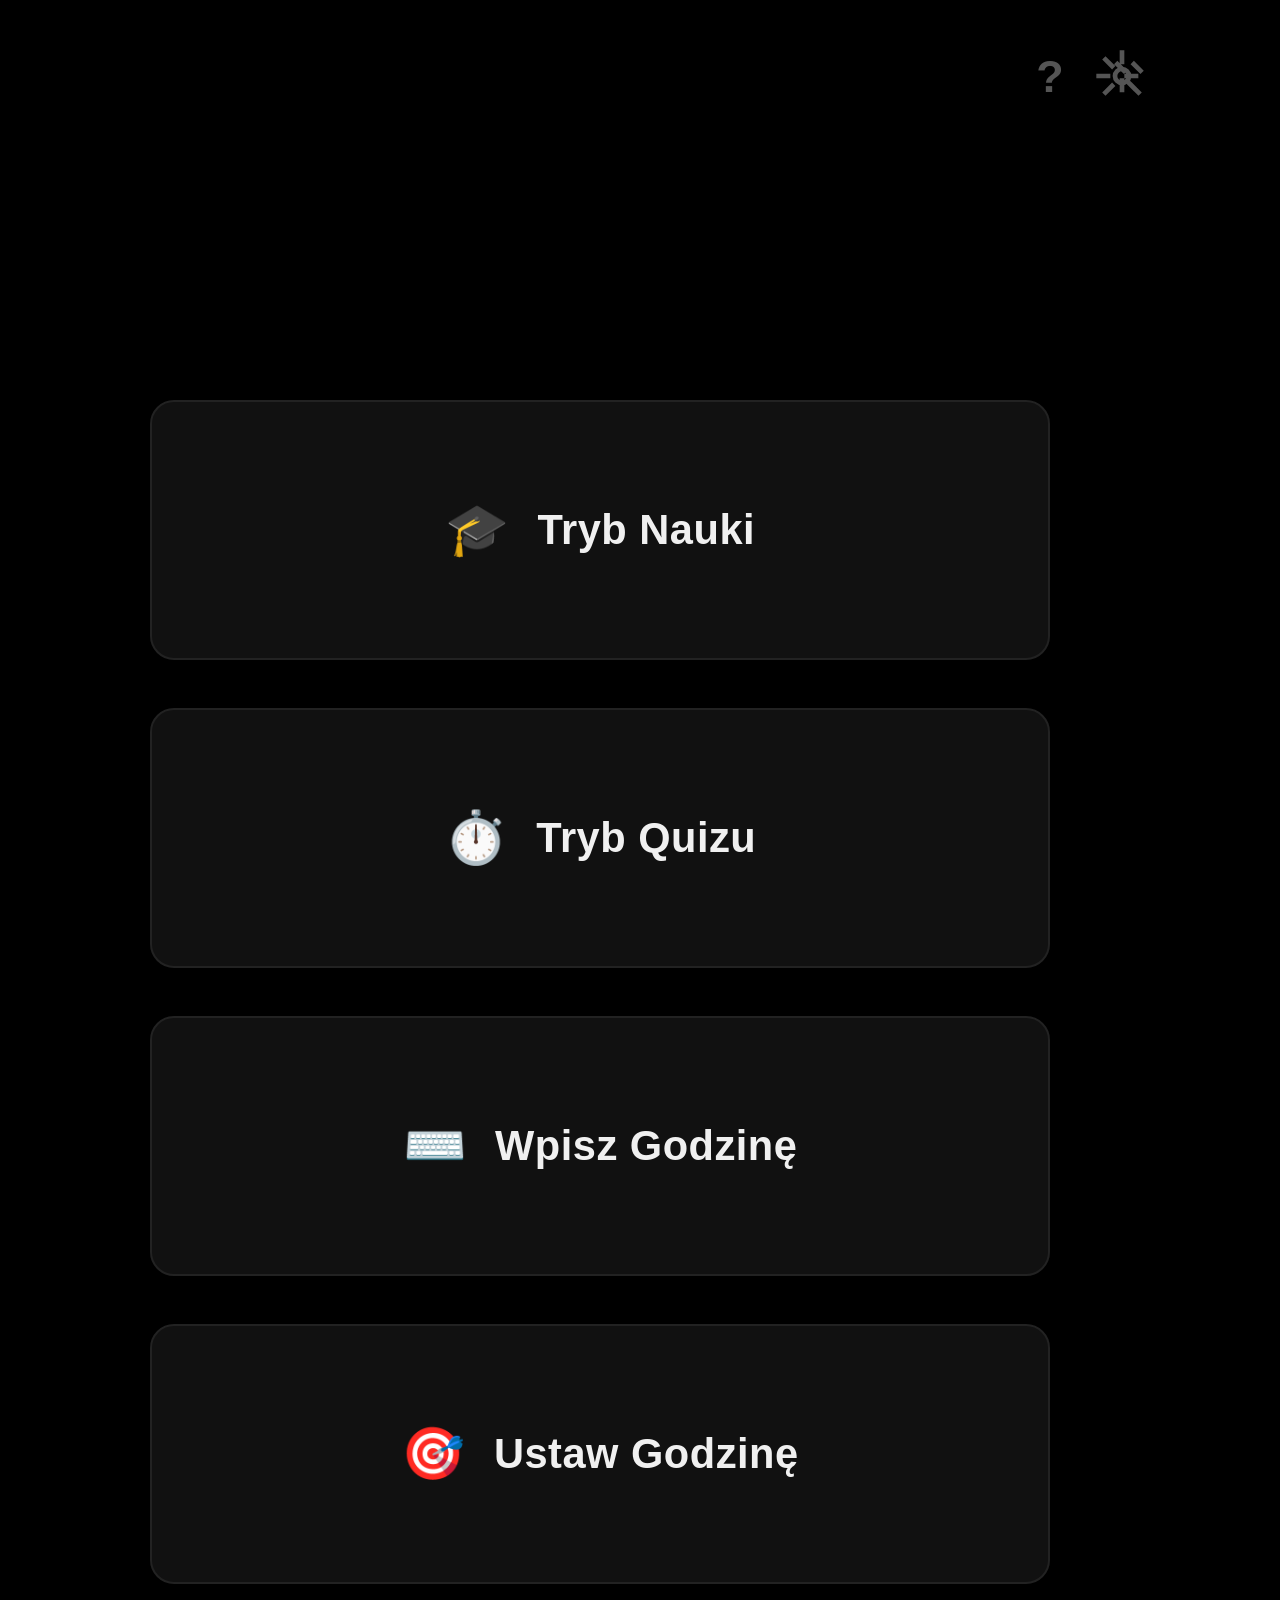
==== index.html @ 51f6c168 "Add PWA support: manifest, service worker, GitHub Pages config" ====
<!DOCTYPE html>
<html lang="pl">
<head>
  <meta charset="UTF-8">
  <meta name="viewport" content="width=device-width, initial-scale=1.0">
  <meta name="description" content="Interaktywna aplikacja do nauki czytania godzin na zegarze analogowym. Naucz się czytać godziny w różnych trybów edukacyjnych.">
  <meta name="theme-color" content="#d82928">
  
  <!-- PWA Meta Tags -->
  <meta name="mobile-web-app-capable" content="yes">
  <meta name="apple-mobile-web-app-capable" content="yes">
  <meta name="apple-mobile-web-app-status-bar-style" content="black-translucent">
  <meta name="apple-mobile-web-app-title" content="Zegar">
  
  <!-- Manifest -->
  <link rel="manifest" href="manifest.json">
  
  <!-- PWA Icon dla Apple -->
  <link rel="apple-touch-icon" href="data:image/svg+xml,<svg xmlns='http://www.w3.org/2000/svg' viewBox='0 0 180 180'><rect fill='%23000' width='180' height='180'/><circle cx='90' cy='90' r='70' fill='%23d82928'/><circle cx='90' cy='90' r='62' fill='%23000'/><line x1='90' y1='28' x2='90' y2='54' stroke='%23f0f0f0' stroke-width='4' stroke-linecap='round'/><line x1='90' y1='90' x2='90' y2='45' stroke='%23d82928' stroke-width='5' stroke-linecap='round'/><line x1='90' y1='90' x2='115' y2='90' stroke='%23f0f0f0' stroke-width='3' stroke-linecap='round'/><circle cx='90' cy='90' r='4' fill='%23f0f0f0'/></svg>">
  
  <title>Zegar</title>
  <style>
    * {
      margin: 0;
      padding: 0;
      box-sizing: border-box;
    }

    body {
      background: #000;
      font-family: 'Segoe UI', Tahoma, Geneva, Verdana, sans-serif;
      width: 1200px;
      height: 1920px;
      display: flex;
      flex-direction: column;
      justify-content: space-between;
      align-items: center;
      padding: 48px 0 64px;
    }

    .nav-btn {
      display: flex;
      align-items: center;
      justify-content: center;
      gap: 28px;
      width: 900px;
      height: 260px;
      text-decoration: none;
      color: #f0f0f0;
      background: #111;
      border: 2px solid #222;
      border-radius: 24px;
      font-size: 2.6rem;
      font-weight: 700;
      letter-spacing: 0.5px;
      transition: background 0.2s, border-color 0.2s;
      -webkit-tap-highlight-color: transparent;
    }

    .nav-btn:hover,
    .nav-btn:active {
      background: #1a1a1a;
      border-color: var(--accent-color, #d82928);
    }

    .nav-btn .icon {
      font-size: 3.2rem;
    }

    .nav-buttons {
      display: flex;
      flex-direction: column;
      gap: 48px;
    }

    .topbar {
      width: 1100px;
      height: 80px;
      display: flex;
      justify-content: space-between;
      align-items: flex-start;
      flex-shrink: 0;
    }

    .topbar-right {
      display: flex;
      align-items: center;
      gap: 16px;
    }

    .hint-area {
      flex: 1;
      margin: 0 28px;
      color: #888;
      font-size: 1.3rem;
      font-weight: 500;
      line-height: 1.5;
      text-align: center;
      opacity: 0;
      pointer-events: none;
      transition: opacity 0.2s;
    }
    .hint-area.active { opacity: 1; }

    .help-btn {
      width: 56px;
      height: 56px;
      border: none;
      background: transparent;
      color: #555;
      font-size: 2.8rem;
      font-weight: 700;
      cursor: pointer;
      display: flex;
      align-items: center;
      justify-content: center;
      transition: color 0.2s;
      -webkit-tap-highlight-color: transparent;
      padding: 0;
      line-height: 1;
    }
    .help-btn:hover,
    .help-btn.active {
      color: #f0f0f0;
    }

    .settings-link {
      width: 56px;
      height: 56px;
      color: #555;
      transition: color 0.2s, transform 0.2s;
      -webkit-tap-highlight-color: transparent;
    }

    .settings-link:hover {
      color: #f0f0f0;
      transform: rotate(90deg);
    }

    .install-prompt {
      position: fixed;
      bottom: 20px;
      right: 20px;
      background: #1a1a1a;
      border: 2px solid #d82928;
      border-radius: 12px;
      padding: 16px;
      color: #f0f0f0;
      z-index: 1000;
      display: none;
      flex-direction: column;
      gap: 12px;
      max-width: 300px;
    }

    .install-prompt.show {
      display: flex;
    }

    .install-prompt-text {
      font-size: 0.9rem;
    }

    .install-buttons {
      display: flex;
      gap: 8px;
    }

    .install-btn {
      flex: 1;
      padding: 8px 12px;
      border: none;
      border-radius: 6px;
      cursor: pointer;
      font-weight: 600;
      font-size: 0.8rem;
      transition: background 0.2s;
    }

    .install-btn.install {
      background: #d82928;
      color: #000;
    }

    .install-btn.install:hover {
      background: #ff3333;
    }

    .install-btn.cancel {
      background: #333;
      color: #f0f0f0;
    }

    .install-btn.cancel:hover {
      background: #444;
    }
  </style>
</head>
<body>

  <div class="topbar">
    <div style="width:56px"></div>
    <div class="hint-area" id="hintArea">Wybierz tryb gry</div>
    <div class="topbar-right">
      <button class="help-btn" id="helpBtn">?</button>
      <a href="ustawienia.html" class="settings-link" title="Ustawienia">
        <svg viewBox="0 0 24 24" fill="none" stroke="currentColor" stroke-width="2" width="56" height="56">
          <circle cx="12" cy="12" r="3"></circle>
          <path d="M12 1v6m0 6v6M4.22 4.22l4.24 4.24m5.08 5.08l4.24 4.24M1 12h6m6 0h6M4.22 19.78l4.24-4.24m5.08-5.08l-4.24-4.24M19.78 19.78l-4.24-4.24m5.08-5.08l-4.24-4.24"></path>
        </svg>
      </a>
    </div>
  </div>

  <div class="nav-buttons">
    <a href="nauka.html" class="nav-btn" data-hint="Swobodnie przestawiaj wskazówki zegara palcem i obserwuj czas na wyświetlaczu cyfrowym.">
      <span class="icon">🎓</span>
      Tryb Nauki
    </a>

    <a href="godziny.html" class="nav-btn" data-hint="Odczytaj godzinę z zegara analogowego i wybierz poprawną odpowiedź spośród trzech podanych.">
      <span class="icon">⏱️</span>
      Tryb Quizu
    </a>

    <a href="wpisz.html" class="nav-btn" data-hint="Odczytaj godzinę z zegara analogowego i wpisz ją samodzielnie cyframi na klawiaturze.">
      <span class="icon">⌨️</span>
      Wpisz Godzinę
    </a>

    <a href="ustaw.html" class="nav-btn" data-hint="Przestaw wskazówki zegara tak, aby pokazywały podaną godzinę, a następnie zatwierdź odpowiedź.">
      <span class="icon">🎯</span>
      Ustaw Godzinę
    </a>
  </div>

  <div></div>

  <!-- Install Prompt -->
  <div class="install-prompt" id="installPrompt">
    <div class="install-prompt-text">🚀 Zainstaluj aplikację Zegar na swoim urządzeniu!</div>
    <div class="install-buttons">
      <button class="install-btn install" id="installBtn">Instaluj</button>
      <button class="install-btn cancel" id="dismissBtn">Nie, dzięki</button>
    </div>
  </div>

  <script>
    // Rejestracja Service Workera
    if ('serviceWorker' in navigator) {
      navigator.serviceWorker.register('service-worker.js').then(reg => {
        console.log('✅ Service Worker zarejestrowany:', reg);
        
        reg.addEventListener('updatefound', () => {
          const newWorker = reg.installing;
          newWorker.addEventListener('statechange', () => {
            if (newWorker.state === 'installed' && navigator.serviceWorker.controller) {
              console.log('🔄 Nowa wersja aplikacji dostępna');
              // Można tutaj pokazać powiadomienie o nowej wersji
            }
          });
        });
      }).catch(err => {
        console.error('❌ Błąd rejestracji Service Workera:', err);
      });

      // Automatyczne sprawdzanie aktualizacji co 60 sekund
      setInterval(() => {
        navigator.serviceWorker.getRegistration().then(reg => {
          if (reg) reg.update();
        });
      }, 60000);
    }

    // PWA Install Prompt
    let deferredPrompt;
    const installPrompt = document.getElementById('installPrompt');
    const installBtn = document.getElementById('installBtn');
    const dismissBtn = document.getElementById('dismissBtn');

    window.addEventListener('beforeinstallprompt', e => {
      e.preventDefault();
      deferredPrompt = e;
      
      // Pokaż prompt jeśli nie był wcześniej odrzucony
      if (!localStorage.getItem('pwaInstallDismissed')) {
        setTimeout(() => {
          installPrompt.classList.add('show');
        }, 2000);
      }
    });

    installBtn.addEventListener('click', async () => {
      if (deferredPrompt) {
        deferredPrompt.prompt();
        const { outcome } = await deferredPrompt.userChoice;
        console.log(`User response: ${outcome}`);
        deferredPrompt = null;
        installPrompt.classList.remove('show');
      }
    });

    dismissBtn.addEventListener('click', () => {
      localStorage.setItem('pwaInstallDismissed', 'true');
      installPrompt.classList.remove('show');
      deferredPrompt = null;
    });

    window.addEventListener('appinstalled', () => {
      console.log('✅ Aplikacja zainstalowana!');
      installPrompt.classList.remove('show');
      deferredPrompt = null;
    });

    // Kolorowanie zgodnie z ustawieniami
    const handColor = localStorage.getItem('zegar_handColor') || 'white';
    const colorMap = { white: '#f0f0f0', blue: '#2563eb', red: '#d82928' };
    document.documentElement.style.setProperty('--accent-color', colorMap[handColor] || '#f0f0f0');

    // Help system
    const helpBtn = document.getElementById('helpBtn');
    const hintArea = document.getElementById('hintArea');
    const defaultHint = 'Wybierz tryb gry';
    let helpActive = false;

    helpBtn.addEventListener('click', () => {
      helpActive = !helpActive;
      helpBtn.classList.toggle('active', helpActive);
      hintArea.textContent = defaultHint;
      hintArea.classList.toggle('active', helpActive);
    });

    document.querySelectorAll('.nav-btn').forEach(btn => {
      btn.addEventListener('mouseenter', () => {
        hintArea.textContent = btn.dataset.hint;
        hintArea.classList.add('active');
      });
      btn.addEventListener('mouseleave', () => {
        hintArea.textContent = defaultHint;
        hintArea.classList.toggle('active', helpActive);
      });
    });
  </script>

</body>
</html>
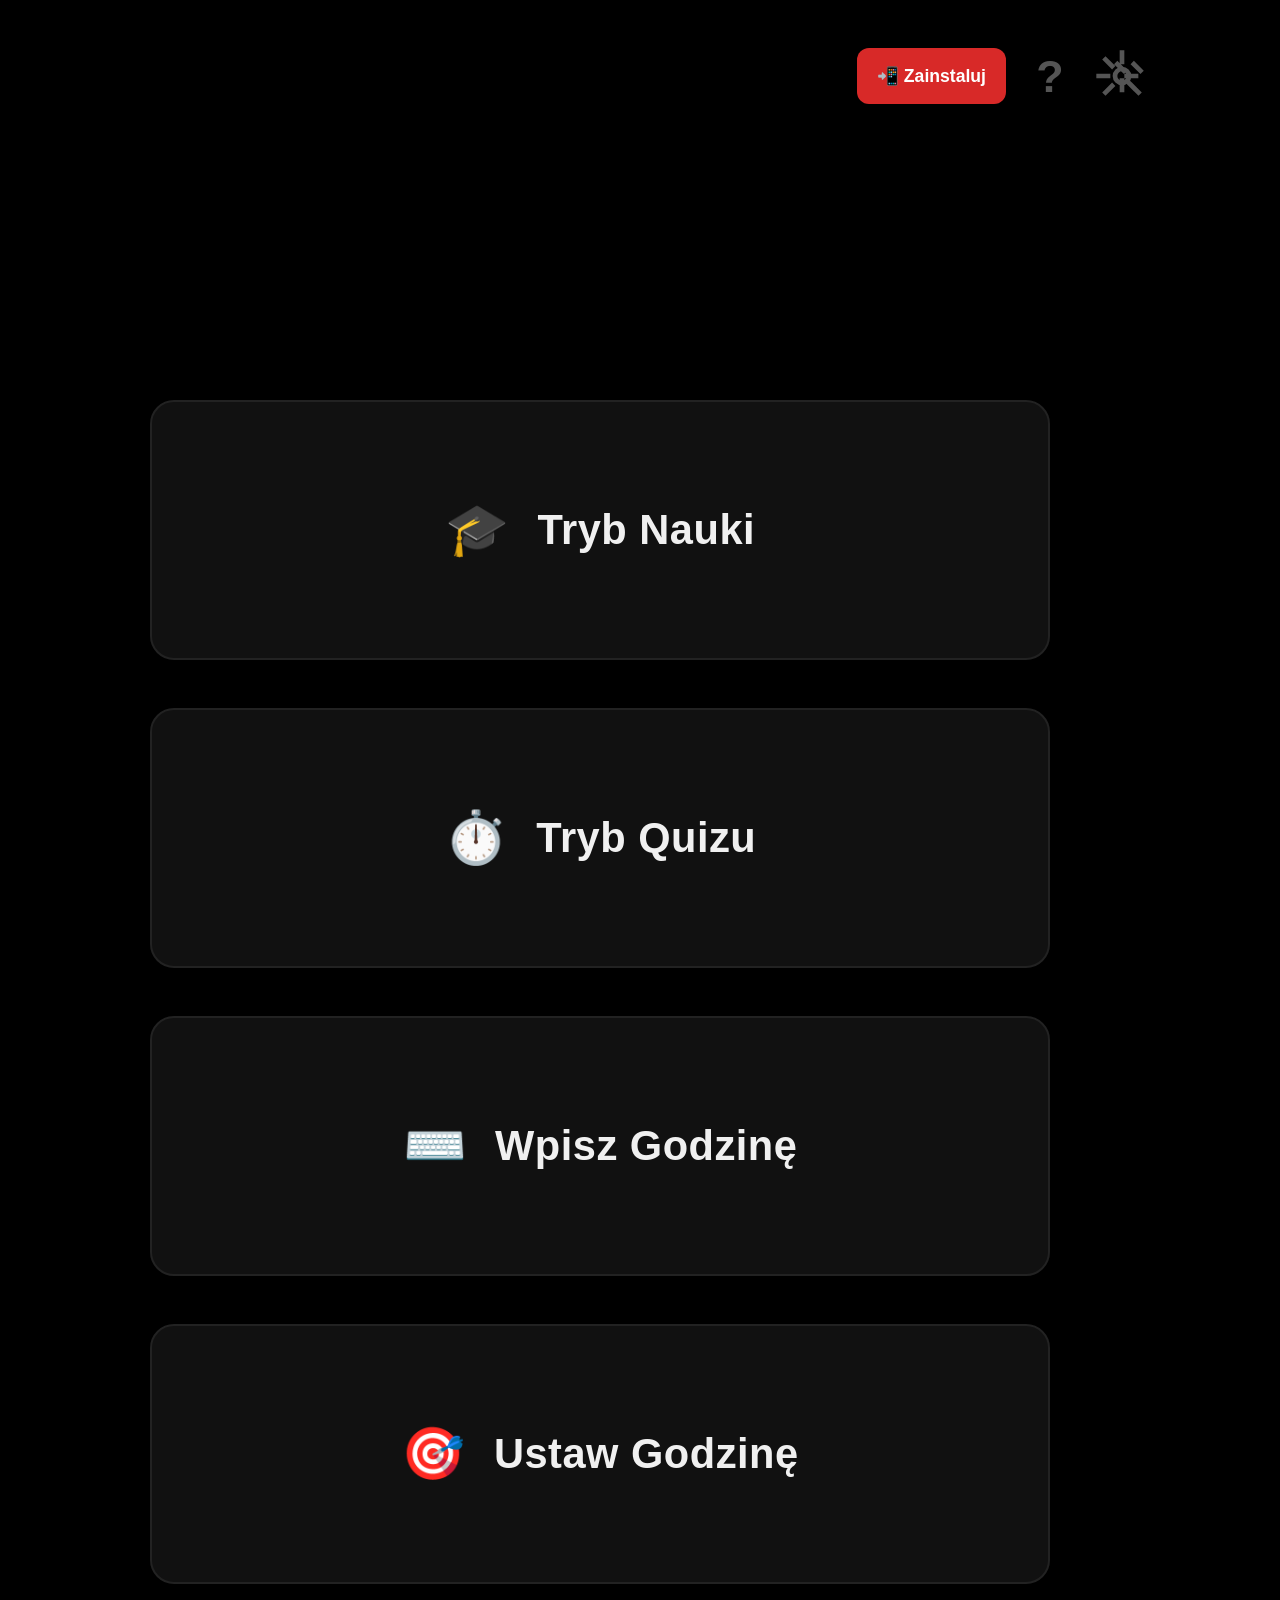
==== commit 3aa1bc42: "Fix: always visible install button with manual fallback instructions" ====
--- a/index.html
+++ b/index.html
@@ -137,6 +137,96 @@
       transform: rotate(90deg);
     }
 
+    .install-topbar-btn {
+      display: flex;
+      align-items: center;
+      gap: 10px;
+      padding: 0 20px;
+      height: 56px;
+      background: #d82928;
+      color: #fff;
+      border: none;
+      border-radius: 12px;
+      font-size: 1.1rem;
+      font-weight: 700;
+      cursor: pointer;
+      transition: background 0.2s, transform 0.1s;
+      -webkit-tap-highlight-color: transparent;
+      white-space: nowrap;
+    }
+
+    .install-topbar-btn.hidden {
+      display: none;
+    }
+
+    .install-topbar-btn:hover {
+      background: #ff3333;
+      transform: scale(1.03);
+    }
+
+    .manual-install-modal {
+      position: fixed;
+      top: 0;
+      left: 0;
+      right: 0;
+      bottom: 0;
+      background: rgba(0,0,0,0.9);
+      display: none;
+      justify-content: center;
+      align-items: center;
+      z-index: 2000;
+      padding: 20px;
+    }
+
+    .manual-install-modal.show {
+      display: flex;
+    }
+
+    .manual-install-content {
+      background: #1a1a1a;
+      border: 2px solid #d82928;
+      border-radius: 16px;
+      padding: 32px;
+      max-width: 500px;
+      color: #f0f0f0;
+      text-align: center;
+    }
+
+    .manual-install-content h2 {
+      margin-bottom: 20px;
+      font-size: 1.5rem;
+    }
+
+    .manual-install-content p {
+      margin-bottom: 16px;
+      font-size: 1rem;
+      line-height: 1.6;
+      color: #ccc;
+    }
+
+    .manual-install-content .steps {
+      text-align: left;
+      margin: 20px 0;
+      padding-left: 20px;
+    }
+
+    .manual-install-content .steps li {
+      margin-bottom: 12px;
+      font-size: 1rem;
+    }
+
+    .manual-install-content .close-modal-btn {
+      margin-top: 20px;
+      padding: 12px 32px;
+      background: #d82928;
+      color: #fff;
+      border: none;
+      border-radius: 8px;
+      font-size: 1rem;
+      font-weight: 600;
+      cursor: pointer;
+    }
+
     .install-prompt {
       position: fixed;
       bottom: 20px;
@@ -202,6 +292,7 @@
     <div style="width:56px"></div>
     <div class="hint-area" id="hintArea">Wybierz tryb gry</div>
     <div class="topbar-right">
+      <button class="install-topbar-btn" id="installTopbarBtn" title="Zainstaluj aplikację">📲 Zainstaluj</button>
       <button class="help-btn" id="helpBtn">?</button>
       <a href="ustawienia.html" class="settings-link" title="Ustawienia">
         <svg viewBox="0 0 24 24" fill="none" stroke="currentColor" stroke-width="2" width="56" height="56">
@@ -242,6 +333,40 @@
     <div class="install-buttons">
       <button class="install-btn install" id="installBtn">Instaluj</button>
       <button class="install-btn cancel" id="dismissBtn">Nie, dzięki</button>
+    </div>
+  </div>
+
+  <!-- Manual Install Modal -->
+  <div class="manual-install-modal" id="manualInstallModal">
+    <div class="manual-install-content">
+      <h2>📲 Jak zainstalować aplikację?</h2>
+      <p>Twoja przeglądarka nie obsługuje automatycznej instalacji. Wykonaj poniższe kroki:</p>
+      
+      <div id="androidInstructions" style="display:none">
+        <ol class="steps">
+          <li>Kliknij <strong>menu</strong> (⋮) w prawym górnym rogu Chrome</li>
+          <li>Wybierz <strong>"Zainstaluj aplikację"</strong> lub <strong>"Dodaj do ekranu głównego"</strong></li>
+          <li>Potwierdź instalację</li>
+        </ol>
+      </div>
+      
+      <div id="iosInstructions" style="display:none">
+        <ol class="steps">
+          <li>Kliknij przycisk <strong>Udostępnij</strong> (↑) na dole Safari</li>
+          <li>Przewiń i wybierz <strong>"Dodaj do ekranu początkowego"</strong></li>
+          <li>Kliknij <strong>"Dodaj"</strong> w prawym górnym rogu</li>
+        </ol>
+      </div>
+      
+      <div id="desktopInstructions" style="display:none">
+        <ol class="steps">
+          <li>Kliknij ikonę <strong>instalacji</strong> (⬇) w pasku adresu</li>
+          <li>Lub menu (⋮) → <strong>"Zainstaluj Zegar"</strong></li>
+          <li>Potwierdź instalację</li>
+        </ol>
+      </div>
+      
+      <button class="close-modal-btn" id="closeModalBtn">Rozumiem</button>
     </div>
   </div>
 
@@ -273,42 +398,83 @@
     }
 
     // PWA Install Prompt
-    let deferredPrompt;
+    let deferredPrompt = null;
+    const installTopbarBtn = document.getElementById('installTopbarBtn');
     const installPrompt = document.getElementById('installPrompt');
     const installBtn = document.getElementById('installBtn');
     const dismissBtn = document.getElementById('dismissBtn');
+    const manualModal = document.getElementById('manualInstallModal');
+    const closeModalBtn = document.getElementById('closeModalBtn');
+
+    // Ukryj przycisk jeśli już zainstalowane (standalone mode)
+    if (window.matchMedia('(display-mode: standalone)').matches || window.navigator.standalone) {
+      installTopbarBtn.classList.add('hidden');
+    }
+
+    // Wykryj platformę dla instrukcji
+    function detectPlatform() {
+      const ua = navigator.userAgent;
+      if (/iPad|iPhone|iPod/.test(ua)) return 'ios';
+      if (/Android/.test(ua)) return 'android';
+      return 'desktop';
+    }
+
+    function showManualInstructions() {
+      const platform = detectPlatform();
+      document.getElementById('androidInstructions').style.display = platform === 'android' ? 'block' : 'none';
+      document.getElementById('iosInstructions').style.display = platform === 'ios' ? 'block' : 'none';
+      document.getElementById('desktopInstructions').style.display = platform === 'desktop' ? 'block' : 'none';
+      manualModal.classList.add('show');
+    }
+
+    function hideInstallUI() {
+      installTopbarBtn.classList.add('hidden');
+      installPrompt.classList.remove('show');
+      manualModal.classList.remove('show');
+    }
+
+    async function triggerInstall() {
+      if (deferredPrompt) {
+        // Natywna instalacja — Chrome/Edge
+        deferredPrompt.prompt();
+        const { outcome } = await deferredPrompt.userChoice;
+        console.log(`📱 Wybór: ${outcome}`);
+        deferredPrompt = null;
+        if (outcome === 'accepted') hideInstallUI();
+      } else {
+        // Fallback — pokaz instrukcję
+        showManualInstructions();
+      }
+    }
 
     window.addEventListener('beforeinstallprompt', e => {
       e.preventDefault();
       deferredPrompt = e;
-      
-      // Pokaż prompt jeśli nie był wcześniej odrzucony
-      if (!localStorage.getItem('pwaInstallDismissed')) {
-        setTimeout(() => {
-          installPrompt.classList.add('show');
-        }, 2000);
-      }
-    });
-
-    installBtn.addEventListener('click', async () => {
-      if (deferredPrompt) {
-        deferredPrompt.prompt();
-        const { outcome } = await deferredPrompt.userChoice;
-        console.log(`User response: ${outcome}`);
-        deferredPrompt = null;
-        installPrompt.classList.remove('show');
-      }
-    });
+      console.log('📱 Instalacja natywna dostępna');
+    });
+
+    // Kliknięcie przycisku w topbarze
+    installTopbarBtn.addEventListener('click', triggerInstall);
+
+    // Kliknięcie w baner na dole
+    installBtn.addEventListener('click', triggerInstall);
 
     dismissBtn.addEventListener('click', () => {
-      localStorage.setItem('pwaInstallDismissed', 'true');
       installPrompt.classList.remove('show');
-      deferredPrompt = null;
+    });
+
+    closeModalBtn.addEventListener('click', () => {
+      manualModal.classList.remove('show');
+    });
+
+    // Zamknij modal klikając w tło
+    manualModal.addEventListener('click', e => {
+      if (e.target === manualModal) manualModal.classList.remove('show');
     });
 
     window.addEventListener('appinstalled', () => {
-      console.log('✅ Aplikacja zainstalowana!');
-      installPrompt.classList.remove('show');
+      console.log('✅ Zainstalowano!');
+      hideInstallUI();
       deferredPrompt = null;
     });
 
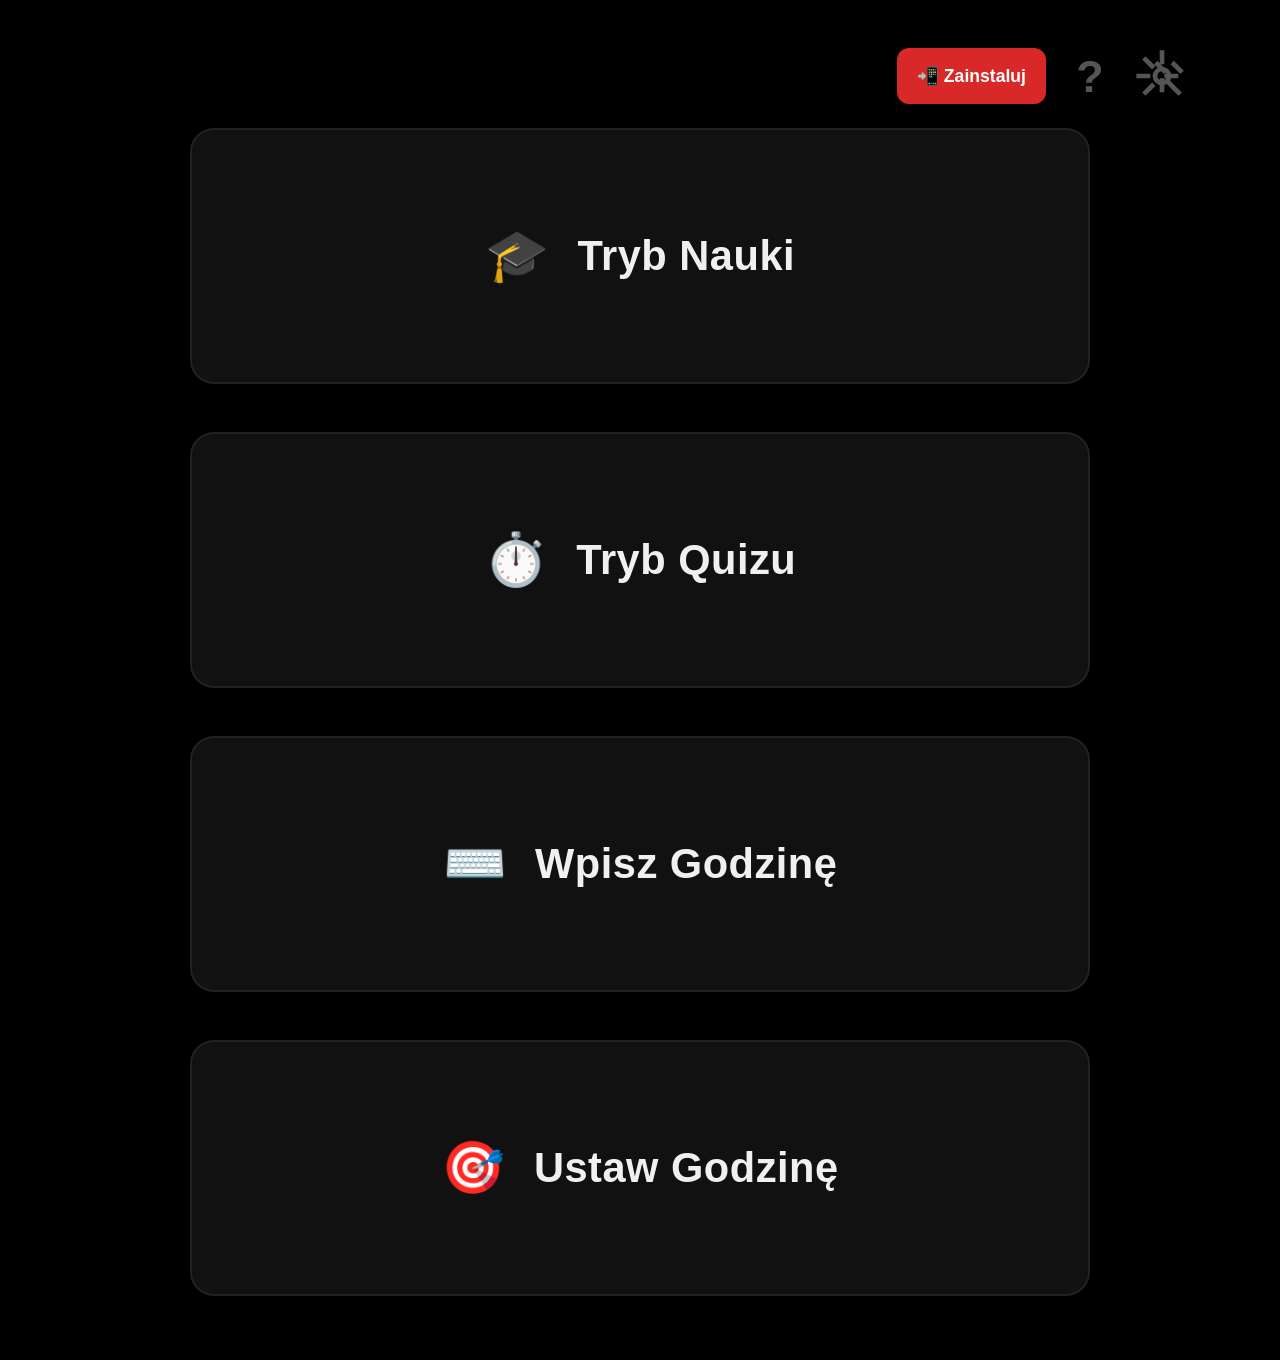
==== commit dfc4d4ca: "pierwszy projekt responsywności" ====
--- a/index.html
+++ b/index.html
@@ -29,28 +29,28 @@
     body {
       background: #000;
       font-family: 'Segoe UI', Tahoma, Geneva, Verdana, sans-serif;
-      width: 1200px;
-      height: 1920px;
+      width: 100%;
+      min-height: 100dvh;
       display: flex;
       flex-direction: column;
       justify-content: space-between;
       align-items: center;
-      padding: 48px 0 64px;
+      padding: clamp(16px, 4vw, 48px) 0 clamp(24px, 5vw, 64px);
     }
 
     .nav-btn {
       display: flex;
       align-items: center;
       justify-content: center;
-      gap: 28px;
-      width: 900px;
-      height: 260px;
+      gap: clamp(12px, 3vw, 28px);
+      width: min(900px, 90vw);
+      height: clamp(80px, 20vw, 260px);
       text-decoration: none;
       color: #f0f0f0;
       background: #111;
       border: 2px solid #222;
       border-radius: 24px;
-      font-size: 2.6rem;
+      font-size: clamp(1.2rem, 3.5vw, 2.6rem);
       font-weight: 700;
       letter-spacing: 0.5px;
       transition: background 0.2s, border-color 0.2s;
@@ -64,18 +64,19 @@
     }
 
     .nav-btn .icon {
-      font-size: 3.2rem;
+      font-size: clamp(1.6rem, 4vw, 3.2rem);
     }
 
     .nav-buttons {
       display: flex;
       flex-direction: column;
-      gap: 48px;
+      gap: clamp(20px, 5vw, 48px);
     }
 
     .topbar {
-      width: 1100px;
-      height: 80px;
+      width: min(1100px, 95vw);
+      height: auto;
+      min-height: clamp(48px, 8vw, 80px);
       display: flex;
       justify-content: space-between;
       align-items: flex-start;
@@ -103,8 +104,8 @@
     .hint-area.active { opacity: 1; }
 
     .help-btn {
-      width: 56px;
-      height: 56px;
+      width: clamp(36px, 8vw, 56px);
+      height: clamp(36px, 8vw, 56px);
       border: none;
       background: transparent;
       color: #555;
@@ -125,8 +126,8 @@
     }
 
     .settings-link {
-      width: 56px;
-      height: 56px;
+      width: clamp(36px, 8vw, 56px);
+      height: clamp(36px, 8vw, 56px);
       color: #555;
       transition: color 0.2s, transform 0.2s;
       -webkit-tap-highlight-color: transparent;
@@ -142,7 +143,7 @@
       align-items: center;
       gap: 10px;
       padding: 0 20px;
-      height: 56px;
+      height: clamp(36px, 8vw, 56px);
       background: #d82928;
       color: #fff;
       border: none;
